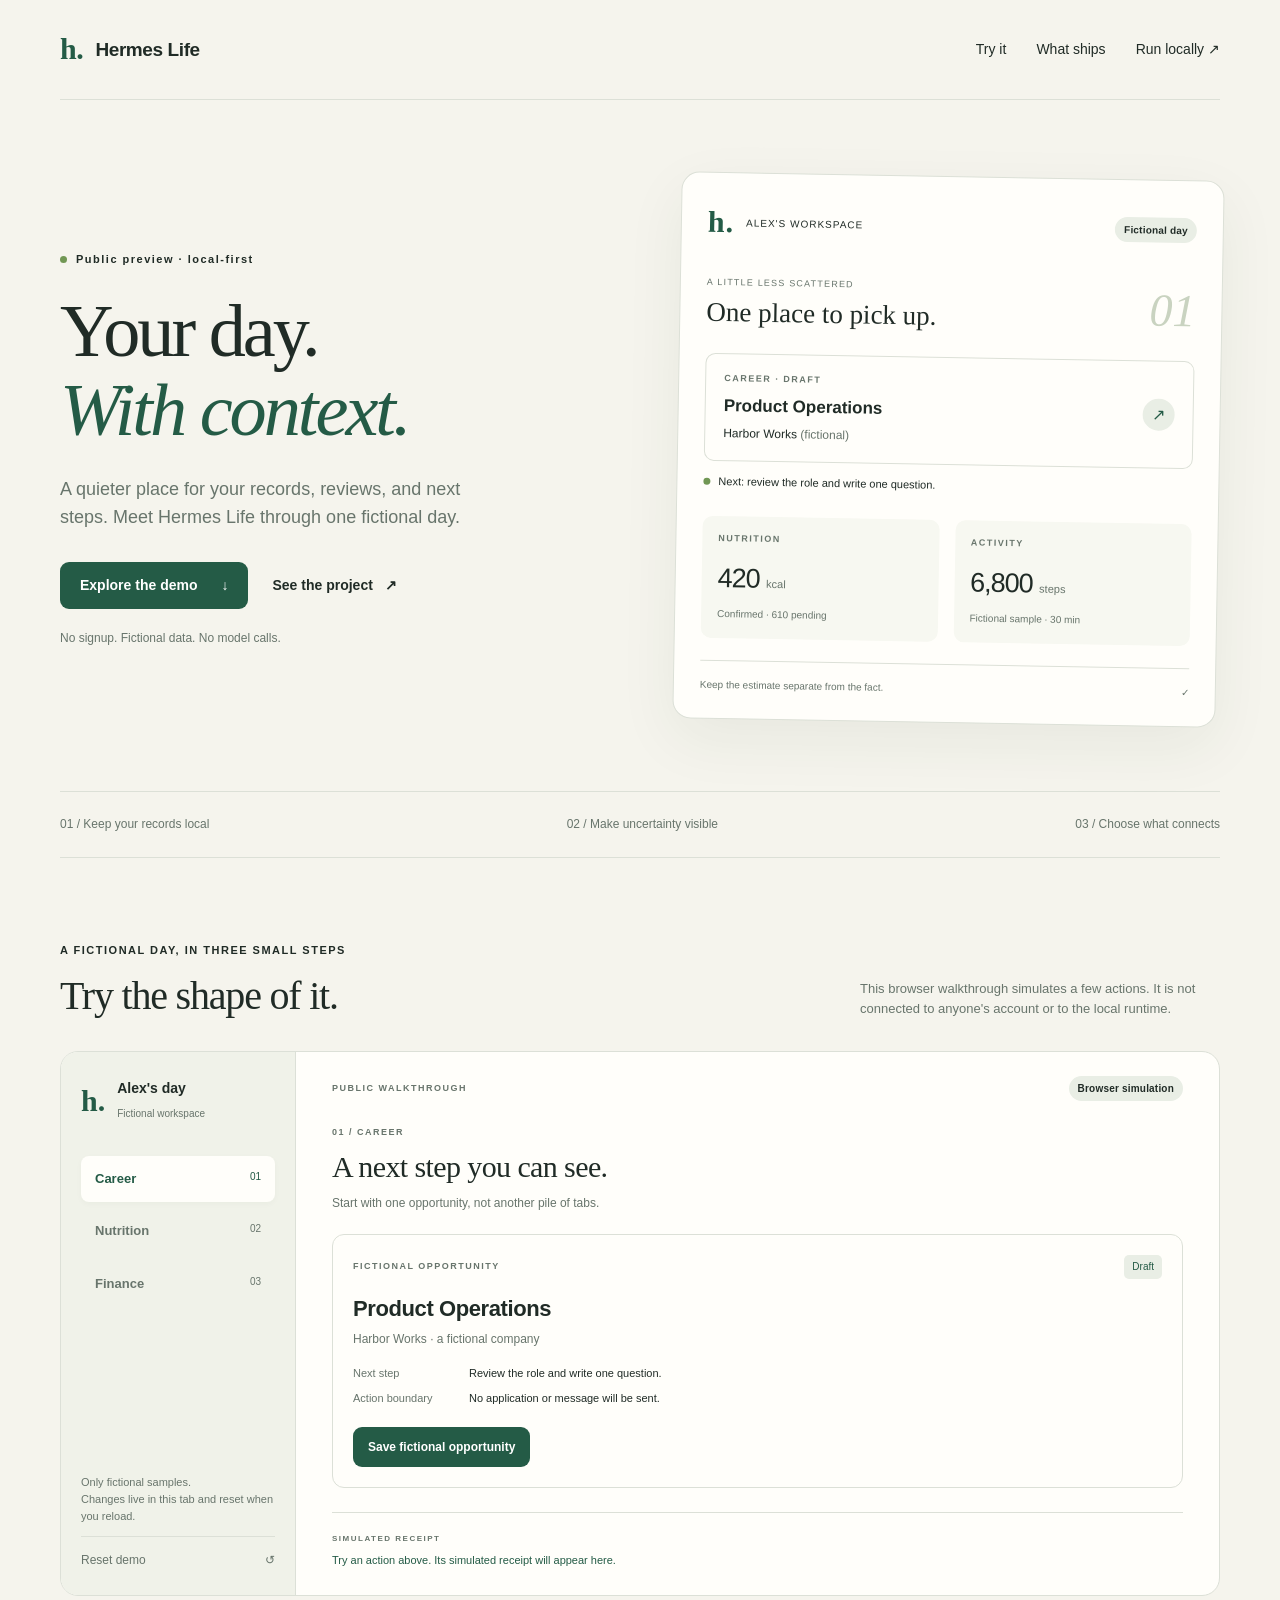
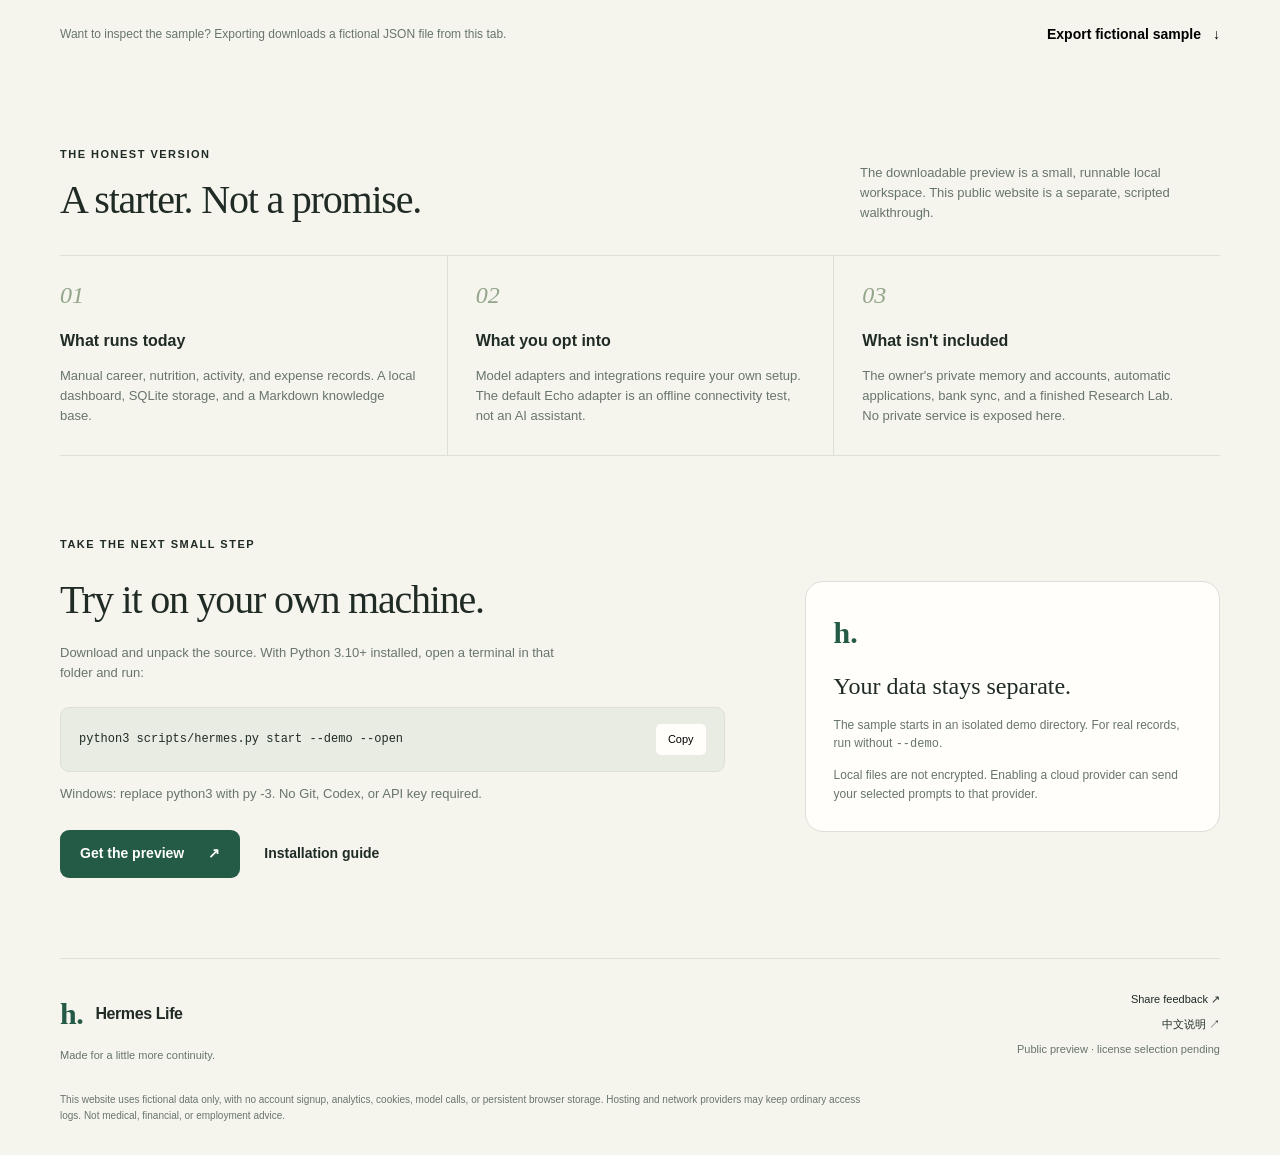
==== site/index.html @ ab756993 "Merge Life-first documentation and ship isolated public preview" ====
<!doctype html>
<html lang="en">
<head>
  <meta charset="utf-8">
  <meta name="viewport" content="width=device-width, initial-scale=1">
  <meta name="theme-color" content="#245b46">
  <meta name="description" content="Explore Hermes Life through a fictional day. A local-first personal workspace public preview, with no signup or model calls in this demo.">
  <meta http-equiv="Content-Security-Policy" content="default-src 'self'; script-src 'self'; style-src 'self'; img-src 'self' data:; connect-src 'none'; object-src 'none'; base-uri 'none'; form-action 'none'">
  <title>Hermes Life — a quieter place for your day</title>
  <link rel="icon" href="icon.svg" type="image/svg+xml">
  <link rel="stylesheet" href="styles.css">
  <link rel="stylesheet" href="media.css">
  <script src="fixtures.js" defer></script>
  <script src="app.js" defer></script>
</head>
<body>
  <a class="skip-link" href="#demo">Skip to interactive demo</a>
  <header class="navigation wrap">
    <a class="brand" href="#top" aria-label="Hermes Life home"><span class="brand-symbol" aria-hidden="true">h.</span> Hermes Life</a>
    <nav aria-label="Main navigation"><a href="#demo">Try it</a><a href="#boundaries">What ships</a><a href="#install">Run locally <span aria-hidden="true">↗</span></a></nav>
  </header>
  <main id="top">
    <section class="hero wrap" aria-labelledby="hero-title">
      <div class="hero-copy">
        <p class="eyebrow"><span class="status-dot"></span> Public preview · local-first</p>
        <h1 id="hero-title">Your day.<br><em>With context.</em></h1>
        <p class="lede">A quieter place for your records, reviews, and next steps. Meet Hermes Life through one fictional day.</p>
        <div class="actions"><a class="button primary" href="#demo">Explore the demo <span aria-hidden="true">↓</span></a><a class="text-link" href="https://github.com/Wenyeezy/hermes-personal-assistant-template">See the project <span aria-hidden="true">↗</span></a></div>
        <p class="small muted">No signup. Fictional data. No model calls.</p>
      </div>
      <div class="day-card" aria-label="Illustrative fictional workspace for Alex">
        <div class="day-top"><span class="mini-brand">h.</span><span>ALEX'S WORKSPACE</span><span class="pill">Fictional day</span></div>
        <div class="day-heading"><div><p class="small muted">A LITTLE LESS SCATTERED</p><h2>One place to pick up.</h2></div><span class="day-number" aria-hidden="true">01</span></div>
        <div class="day-opportunity"><div><p class="label">CAREER · DRAFT</p><h3>Product Operations</h3><p>Harbor Works <span class="muted">(fictional)</span></p></div><span class="round-arrow" aria-hidden="true">↗</span></div>
        <div class="next-step"><span class="status-dot"></span> Next: review the role and write one question.</div>
        <div class="day-metrics"><div><p class="label">NUTRITION</p><strong>420 <small>kcal</small></strong><p>Confirmed · 610 pending</p></div><div><p class="label">ACTIVITY</p><strong>6,800 <small>steps</small></strong><p>Fictional sample · 30 min</p></div></div>
        <div class="day-footer"><span>Keep the estimate separate from the fact.</span><span aria-hidden="true">✓</span></div>
      </div>
    </section>
    <div class="principles wrap"><span>01 / Keep your records local</span><span>02 / Make uncertainty visible</span><span>03 / Choose what connects</span></div>
    <section class="demo-section wrap" id="demo" aria-labelledby="demo-title">
      <div class="section-heading"><div><p class="eyebrow">A FICTIONAL DAY, IN THREE SMALL STEPS</p><h2 id="demo-title">Try the shape of it.</h2></div><p>This browser walkthrough simulates a few actions. It is not connected to anyone's account or to the local runtime.</p></div>
      <div class="demo-shell">
        <aside class="demo-sidebar"><div class="workspace-label"><span class="mini-brand">h.</span><div><strong>Alex's day</strong><span>Fictional workspace</span></div></div><div class="tabs" role="tablist" aria-label="Demo modules" aria-orientation="vertical"><button id="tab-career" role="tab" aria-selected="true" aria-controls="panel-career" data-tab="career">Career <span>01</span></button><button id="tab-nutrition" role="tab" aria-selected="false" aria-controls="panel-nutrition" tabindex="-1" data-tab="nutrition">Nutrition <span>02</span></button><button id="tab-finance" role="tab" aria-selected="false" aria-controls="panel-finance" tabindex="-1" data-tab="finance">Finance <span>03</span></button></div><p class="sidebar-note">Only fictional samples.<br>Changes live in this tab and reset when you reload.</p><button class="quiet-button" id="reset-demo">Reset demo <span aria-hidden="true">↺</span></button></aside>
        <div class="demo-content">
          <div class="demo-toolbar"><span class="label">PUBLIC WALKTHROUGH</span><span class="pill">Browser simulation</span></div>
          <section id="panel-career" role="tabpanel" aria-labelledby="tab-career" class="demo-panel">
            <p class="eyebrow">01 / CAREER</p><h3>A next step you can see.</h3><p class="panel-description">Start with one opportunity, not another pile of tabs.</p>
            <div class="record-card"><div class="record-heading"><span class="label">FICTIONAL OPPORTUNITY</span><span class="badge" id="career-status">Draft</span></div><h4>Product Operations</h4><p class="muted">Harbor Works · a fictional company</p><dl><div><dt>Next step</dt><dd>Review the role and write one question.</dd></div><div><dt>Action boundary</dt><dd>No application or message will be sent.</dd></div></dl><button id="save-career" class="button primary">Save fictional opportunity</button></div>
          </section>
          <section id="panel-nutrition" role="tabpanel" aria-labelledby="tab-nutrition" class="demo-panel" hidden>
            <p class="eyebrow">02 / NUTRITION</p><h3>An estimate is not a fact.</h3><p class="panel-description">The pending sample stays out of confirmed totals until you review it.</p>
            <div class="nutrition-total"><div><span class="label">CONFIRMED ENERGY</span><strong><span id="calorie-total">420</span> <small>kcal</small></strong></div><p id="nutrition-summary">18 g protein · 1 confirmed sample</p></div>
            <div class="meal-row"><div><strong>Oat bowl</strong><span>420 kcal · 18 g protein</span></div><span class="badge">Confirmed</span></div><div class="meal-row"><div><strong>Lunch estimate</strong><span>610 kcal · 28 g protein · fictional estimate</span></div><span class="badge pending" id="lunch-status">Needs review</span></div><button id="confirm-lunch" class="button primary">Confirm fictional lunch</button><p class="small muted">No photo, AI estimate, or real meal is processed by this website.</p>
          </section>
          <section id="panel-finance" role="tabpanel" aria-labelledby="tab-finance" class="demo-panel" hidden>
            <p class="eyebrow">03 / FINANCE</p><h3>Small records. Clear review.</h3><p class="panel-description">A simple review queue, with nothing connected to a bank.</p><div class="record-card"><div class="record-heading"><span class="label">FICTIONAL EXPENSE</span><span class="badge pending" id="finance-status">Needs review</span></div><h4 class="expense-amount">$12.00</h4><p>Notebook <span class="muted">· Supplies</span></p><dl><div><dt>Source</dt><dd>Fictional sample, not a transaction feed.</dd></div><div><dt>Action boundary</dt><dd>No money moves. No account is connected.</dd></div></dl><button id="review-expense" class="button primary">Mark fictional expense reviewed</button></div>
          </section>
          <div class="receipt-area" aria-live="polite" aria-atomic="true"><span class="receipt-label">SIMULATED RECEIPT</span><p id="receipt-text">Try an action above. Its simulated receipt will appear here.</p></div>
        </div>
      </div>
      <div class="demo-bottom"><p class="small muted">Want to inspect the sample? Exporting downloads a fictional JSON file from this tab.</p><button class="text-link" id="export-demo">Export fictional sample <span aria-hidden="true">↓</span></button></div>
    </section>
    <section class="boundary-section wrap" id="boundaries" aria-labelledby="boundary-title"><div class="section-heading"><div><p class="eyebrow">THE HONEST VERSION</p><h2 id="boundary-title">A starter. Not a promise.</h2></div><p>The downloadable preview is a small, runnable local workspace. This public website is a separate, scripted walkthrough.</p></div><div class="boundary-grid"><article><span class="boundary-number">01</span><h3>What runs today</h3><p>Manual career, nutrition, activity, and expense records. A local dashboard, SQLite storage, and a Markdown knowledge base.</p></article><article><span class="boundary-number">02</span><h3>What you opt into</h3><p>Model adapters and integrations require your own setup. The default Echo adapter is an offline connectivity test, not an AI assistant.</p></article><article><span class="boundary-number">03</span><h3>What isn't included</h3><p>The owner's private memory and accounts, automatic applications, bank sync, and a finished Research Lab. No private service is exposed here.</p></article></div></section>
    <section class="install-section wrap" id="install" aria-labelledby="install-title"><div><p class="eyebrow">TAKE THE NEXT SMALL STEP</p><h2 id="install-title">Try it on your own machine.</h2><p>Download and unpack the source. With Python 3.10+ installed, open a terminal in that folder and run:</p><div class="command"><code id="install-command">python3 scripts/hermes.py start --demo --open</code><button id="copy-command" aria-label="Copy installation command">Copy</button></div><p class="small muted" id="copy-status" aria-live="polite">Windows: replace python3 with py -3. No Git, Codex, or API key required.</p><div class="actions"><a class="button primary" href="https://github.com/Wenyeezy/hermes-personal-assistant-template/releases">Get the preview <span aria-hidden="true">↗</span></a><a class="text-link" href="https://github.com/Wenyeezy/hermes-personal-assistant-template/blob/main/START_HERE.md">Installation guide</a></div></div><aside class="install-note"><span class="mini-brand">h.</span><h3>Your data stays separate.</h3><p>The sample starts in an isolated demo directory. For real records, run without <code>--demo</code>.</p><p>Local files are not encrypted. Enabling a cloud provider can send your selected prompts to that provider.</p></aside></section>
  </main>
  <footer class="wrap"><div><a class="brand" href="#top"><span class="brand-symbol" aria-hidden="true">h.</span> Hermes Life</a><p>Made for a little more continuity.</p></div><div class="footer-links"><a href="https://github.com/Wenyeezy/hermes-personal-assistant-template/issues/new">Share feedback ↗</a><a href="https://github.com/Wenyeezy/hermes-personal-assistant-template/blob/main/README.zh-CN.md">中文说明 ↗</a><span>Public preview · license selection pending</span></div><p class="privacy-note">This website uses fictional data only, with no account signup, analytics, cookies, model calls, or persistent browser storage. Hosting and network providers may keep ordinary access logs. Not medical, financial, or employment advice.</p></footer>
</body>
</html>
---- site/styles.css ----
@charset "UTF-8";
:root{--paper:#f5f4ed;--ink:#202b26;--muted:#68756c;--green:#245b46;--line:#dce0d7;--white:#fffefa;--soft:#e9eee5;--amber:#886228;--radius:18px;color-scheme:light}
*{box-sizing:border-box}html{scroll-behavior:smooth;scroll-padding-top:24px}body{margin:0;background:var(--paper);color:var(--ink);font:16px/1.55 -apple-system,BlinkMacSystemFont,"Segoe UI",sans-serif}a{color:inherit;text-decoration:none}button,a{-webkit-tap-highlight-color:transparent}button{font:inherit;cursor:pointer}button:disabled{opacity:.65;cursor:default}button:disabled::after{content:" ✓"}button:focus-visible,a:focus-visible{outline:3px solid #8caf5f;outline-offset:4px}[hidden]{display:none!important}.wrap{width:min(1160px,calc(100% - 64px));margin-inline:auto}.skip-link{position:fixed;top:-100px;left:20px;padding:12px;background:var(--ink);color:white;z-index:10}.skip-link:focus{top:10px}.navigation{height:100px;display:flex;align-items:center;justify-content:space-between;border-bottom:1px solid var(--line)}.brand{display:inline-flex;gap:12px;align-items:center;font-size:19px;font-weight:650;letter-spacing:-.4px}.brand-symbol,.mini-brand{font-family:Georgia,serif;font-size:30px;font-weight:bold;color:var(--green)}nav{display:flex;gap:30px;font-size:14px}nav a:hover,.text-link:hover{text-decoration:underline;text-underline-offset:4px}.hero{padding:76px 0 68px;display:grid;grid-template-columns:1fr 1fr;gap:74px;align-items:center}.eyebrow,.label{font-size:11px;font-weight:650;letter-spacing:1.5px}.eyebrow{margin:0 0 24px;display:flex;gap:9px;align-items:center}.status-dot{width:7px;height:7px;border-radius:100%;background:#719754;display:inline-block;flex-shrink:0}h1,h2,h3,h4,p{margin-top:0}h1{font:normal clamp(52px,5.8vw,76px)/1.06 Georgia,serif;letter-spacing:-3px;margin-bottom:26px}h1 em{font-weight:normal;color:var(--green)}.lede{font-size:18px;color:var(--muted);max-width:435px;margin-bottom:30px}.actions{display:flex;gap:24px;align-items:center;flex-wrap:wrap}.button{border:0;border-radius:9px;display:inline-flex;align-items:center;justify-content:center;gap:24px;padding:13px 20px;font-size:14px;font-weight:600;min-height:46px}.primary{background:var(--green);color:white}.primary:hover:not(:disabled){background:#173e30}.text-link{font-size:14px;font-weight:600;border:0;padding:0;background:transparent;min-height:44px;display:inline-flex;align-items:center;gap:12px}.small{font-size:12px}.muted{color:var(--muted)}.hero-copy>.small{margin:20px 0 0}.day-card{background:var(--white);border:1px solid var(--line);border-radius:var(--radius);padding:26px;box-shadow:0 20px 60px #273b2710;transform:rotate(1deg)}.day-top{display:flex;align-items:center;gap:12px;font-size:10px;letter-spacing:1px}.day-top .pill{margin-left:auto}.pill{padding:5px 9px;background:var(--soft);border-radius:30px;font-size:10px;letter-spacing:.2px;font-weight:600;white-space:nowrap}.day-heading{display:flex;align-items:center;justify-content:space-between;margin:30px 0 24px}.day-heading p{font-size:9px;letter-spacing:1.2px;margin-bottom:8px}.day-heading h2{font:normal 27px Georgia,serif;margin:0}.day-number{font:italic 46px Georgia,serif;color:#c9d3c0}.day-opportunity{display:flex;align-items:center;justify-content:space-between;border:1px solid var(--line);border-radius:10px;padding:18px}.day-opportunity .label{margin-bottom:8px;font-size:9px;color:var(--muted)}.day-opportunity h3{font-size:17px;margin-bottom:4px}.day-opportunity p:last-child{font-size:12px;margin:0}.round-arrow{height:32px;width:32px;display:grid;place-items:center;background:var(--soft);border-radius:100%;color:var(--green)}.next-step{font-size:11px;display:flex;align-items:center;gap:8px;margin:12px 0 26px}.day-metrics{display:grid;grid-template-columns:1fr 1fr;gap:16px}.day-metrics>div{padding:16px;background:#f7f8f1;border-radius:10px}.day-metrics .label{font-size:9px;color:var(--muted);margin-bottom:12px}.day-metrics strong{font-size:27px;font-weight:500;letter-spacing:-1px}.day-metrics small{font-size:11px;letter-spacing:0;color:var(--muted)}.day-metrics p:last-child{font-size:10px;margin:6px 0 0;color:var(--muted)}.day-footer{margin-top:22px;padding-top:16px;border-top:1px solid var(--line);display:flex;justify-content:space-between;font-size:10px;color:var(--muted)}.principles{padding:23px 0;border-top:1px solid var(--line);border-bottom:1px solid var(--line);display:flex;justify-content:space-between;gap:20px;font-size:12px;color:var(--muted)}.demo-section{padding-top:84px}.section-heading{display:flex;align-items:flex-end;justify-content:space-between;gap:56px;margin-bottom:32px}.section-heading .eyebrow{margin-bottom:14px}.section-heading h2,.install-section h2{font:normal 40px/1.15 Georgia,serif;letter-spacing:-1.2px;margin:0}.section-heading>p{max-width:360px;font-size:13px;color:var(--muted);margin:0}.demo-shell{display:grid;grid-template-columns:235px 1fr;background:var(--white);border:1px solid var(--line);border-radius:var(--radius);overflow:hidden;min-height:535px}.demo-sidebar{padding:26px 20px;border-right:1px solid var(--line);display:flex;flex-direction:column;background:#f0f2e9}.workspace-label{display:flex;align-items:center;gap:12px;margin-bottom:32px}.workspace-label strong{font-size:14px;display:block}.workspace-label span:last-child{font-size:10px;color:var(--muted)}.tabs{display:flex;flex-direction:column;gap:6px}.tabs button{display:flex;justify-content:space-between;border:0;padding:13px 14px;background:transparent;color:var(--muted);text-align:left;border-radius:8px;font-size:13px;font-weight:600}.tabs button span{font-size:10px;font-weight:400}.tabs button[aria-selected=true]{background:var(--white);color:var(--green);box-shadow:0 2px 6px #20301b08}.sidebar-note{font-size:11px;color:var(--muted);margin-top:auto;padding-top:36px}.quiet-button{border:0;border-top:1px solid var(--line);padding:14px 0 0;background:none;text-align:left;font-size:12px;color:var(--muted);display:flex;justify-content:space-between}.demo-content{padding:24px 36px 26px}.demo-toolbar{display:flex;justify-content:space-between;align-items:center;gap:8px;margin-bottom:25px}.demo-toolbar .label{font-size:9px;color:var(--muted)}.demo-panel{min-height:344px}.demo-panel>.eyebrow{font-size:9px;color:var(--muted);margin-bottom:10px}.demo-panel h3{font:normal 30px/1.15 Georgia,serif;letter-spacing:-.6px;margin-bottom:9px}.panel-description{font-size:12px;color:var(--muted);margin-bottom:22px}.record-card{border:1px solid var(--line);padding:20px;border-radius:12px}.record-heading{display:flex;justify-content:space-between;align-items:center;gap:10px;margin-bottom:13px}.record-heading .label{font-size:9px;color:var(--muted)}.badge{font-size:10px;color:var(--green);background:var(--soft);padding:4px 8px;border-radius:5px;white-space:nowrap}.pending{background:#f3ecdb;color:var(--amber)}.record-card h4{font-size:22px;letter-spacing:-.4px;margin-bottom:4px}.record-card>p{font-size:12px;margin-bottom:16px}dl{font-size:11px;margin:16px 0 20px}dl div{display:grid;grid-template-columns:100px 1fr;gap:16px;margin:8px 0}dt{color:var(--muted)}dd{margin:0}.demo-panel .button{font-size:12px;padding:11px 15px;min-height:40px}.receipt-area{border-top:1px solid var(--line);padding-top:16px;margin-top:24px;font-size:11px}.receipt-label{font-size:8px;letter-spacing:1.5px;color:var(--muted);font-weight:600}.receipt-area p{margin:6px 0 0;color:var(--green)}.nutrition-total{background:#f1f4e9;border-radius:12px;padding:18px 22px;display:flex;align-items:center;justify-content:space-between;gap:12px;margin-bottom:14px}.nutrition-total .label{display:block;font-size:9px;color:var(--muted)}.nutrition-total strong{display:block;font-size:32px;font-weight:500;margin-top:6px;letter-spacing:-.6px}.nutrition-total small{font-size:14px}.nutrition-total>p{font-size:11px;color:var(--muted);margin:0;max-width:150px}.meal-row{display:flex;justify-content:space-between;align-items:center;gap:12px;padding:13px 0;border-bottom:1px solid var(--line);font-size:12px}.meal-row strong,.meal-row div span{display:block}.meal-row div span{font-size:10px;color:var(--muted);margin-top:4px}.meal-row+.button{margin-top:18px}.demo-panel>.small{margin-top:13px;font-size:10px}.record-card .expense-amount{font-size:34px}.demo-bottom{display:flex;justify-content:space-between;align-items:center;gap:24px;padding-top:16px}.demo-bottom p{margin:0}.boundary-section{padding-top:90px}.boundary-grid{display:grid;grid-template-columns:repeat(3,1fr);border-top:1px solid var(--line);border-bottom:1px solid var(--line)}.boundary-grid article{padding:26px 28px 28px 0}.boundary-grid article+article{padding-left:28px;border-left:1px solid var(--line)}.boundary-number{font:italic 24px Georgia,serif;color:#92a58a;display:block;margin-bottom:20px}.boundary-grid h3{font-size:16px;margin-bottom:12px}.boundary-grid p{font-size:13px;color:var(--muted);margin:0}.install-section{padding:80px 0;display:grid;grid-template-columns:1.6fr 1fr;gap:80px}.install-section h2{margin-bottom:20px}.install-section>div>p:not(.eyebrow){color:var(--muted);font-size:13px;max-width:520px}.command{display:flex;gap:10px;justify-content:space-between;align-items:center;padding:16px 18px;background:#e9ece2;border:1px solid var(--line);border-radius:9px;margin:24px 0 12px}.command code{font:12px/1.5 ui-monospace,SFMono-Regular,Consolas,monospace;overflow-wrap:anywhere}.command button{font-size:11px;border:0;background:var(--white);padding:7px 12px;border-radius:5px}.install-section .actions{margin-top:26px}.install-note{background:var(--white);border:1px solid var(--line);border-radius:var(--radius);padding:28px;align-self:center}.install-note h3{font:normal 24px Georgia,serif;margin:16px 0}.install-note p{font-size:12px;color:var(--muted);margin-bottom:12px}.install-note p:last-child{margin:0}footer{padding:32px 0;border-top:1px solid var(--line);display:flex;justify-content:space-between;flex-wrap:wrap;gap:20px}footer .brand{font-size:16px}footer>div>p{font-size:11px;color:var(--muted);margin:10px 0 0}.footer-links{display:flex;flex-direction:column;gap:8px;align-items:flex-end;font-size:11px}.footer-links span{color:var(--muted)}.privacy-note{flex:1 1 100%;font-size:10px;color:var(--muted);margin:8px 0 0;max-width:820px}
@media(max-width:1000px){.hero{gap:36px}.day-card{padding:22px}.day-top{gap:9px;font-size:9px}.day-metrics strong{font-size:23px}.demo-shell{grid-template-columns:200px 1fr}.demo-content{padding:24px}.install-section{gap:40px}.command{padding:12px}}
@media(max-width:720px){.wrap{width:calc(100% - 36px)}.navigation{height:76px}nav{gap:18px;font-size:12px}nav a:nth-child(2){display:none}.brand{gap:9px;font-size:17px}.hero{grid-template-columns:1fr;padding:48px 0 36px;gap:36px}h1{font-size:57px;letter-spacing:-2px}.lede{font-size:16px;max-width:430px}.hero-copy>.small{margin-top:16px}.day-card{transform:none}.principles{font-size:10px;gap:12px;align-items:flex-start}.principles span{max-width:110px}.demo-section,.boundary-section{padding-top:54px}.section-heading{flex-direction:column;align-items:flex-start;gap:16px;margin-bottom:24px}.section-heading h2,.install-section h2{font-size:32px}.section-heading>p{max-width:100%;font-size:12px}.demo-shell{grid-template-columns:1fr}.demo-sidebar{border-right:0;border-bottom:1px solid var(--line);padding:16px}.workspace-label{margin:0 0 12px;gap:10px}.workspace-label .mini-brand{font-size:24px}.tabs{flex-direction:row;gap:5px}.tabs button{flex:1;padding:12px 10px;font-size:12px}.tabs button span{display:none}.sidebar-note{display:none}.quiet-button{border:0;padding:0;position:absolute;right:35px;margin-top:8px;font-size:10px;gap:10px;min-height:30px}.demo-content{padding:20px 17px}.demo-toolbar{margin-bottom:21px}.demo-panel h3{font-size:27px}.demo-panel{min-height:350px}.record-card{padding:17px}.record-heading .label{font-size:8px}.badge{font-size:9px}dl div{grid-template-columns:82px 1fr;gap:10px}.nutrition-total{padding:16px;gap:10px}.nutrition-total strong{font-size:31px}.nutrition-total>p{max-width:100px}.meal-row{font-size:11px}.meal-row div span{font-size:9px}.demo-bottom{align-items:flex-start;flex-direction:column;gap:4px}.demo-bottom p{font-size:10px}.boundary-grid{grid-template-columns:1fr}.boundary-grid article,.boundary-grid article+article{border-left:0;padding:22px 0}.boundary-grid article+article{border-top:1px solid var(--line)}.boundary-number{margin-bottom:12px}.install-section{grid-template-columns:1fr;padding:54px 0;gap:30px}.command{padding:14px;gap:12px}.command code{font-size:11px}.install-note{padding:24px}.footer-links{align-items:flex-start}footer{padding-top:26px}.privacy-note{font-size:10px}}
@media(prefers-reduced-motion:reduce){html{scroll-behavior:auto}}
---- site/media.css ----
/* Native layout presets for screenshots of this fictional UI; no raster edits. */
.social-scene .demo-toolbar{margin-bottom:16px}.social-scene .demo-panel{min-height:315px}.social-scene .panel-description{margin-bottom:14px}.social-scene .nutrition-total{padding:12px 18px;margin-bottom:4px}.social-scene .nutrition-total strong{font-size:28px;margin-top:4px}.social-scene .meal-row{padding:9px 0}.social-scene .meal-row+.button{margin-top:12px}.social-scene .demo-panel>.small{margin-top:8px}.social-scene .receipt-area{margin-top:16px;padding-top:12px}
.social .navigation{height:76px}.social nav{display:none}.social footer,.social .principles,.social .boundary-section,.social .demo-bottom{display:none}.social-wide .demo-section,.social-wide .install-section,.social-square .demo-section,.social-square .install-section{display:none}.social-wide .wrap{width:1040px}.social-wide .hero{padding:28px 0 40px;gap:58px}.social-wide h1{font-size:65px}.social-wide .lede{font-size:16px}.social-wide .day-card{padding:23px;transform:none}.social-wide .day-heading{margin:22px 0}.social-wide .day-metrics>div{padding:14px}.social-wide .day-metrics strong{font-size:25px}.social-wide .day-footer{margin-top:16px}.social-square .wrap{width:864px}.social-square .hero{grid-template-columns:1fr;padding:35px 0;gap:34px}.social-square h1{font-size:69px;line-height:1.02;margin-bottom:20px}.social-square h1 br{display:none}.social-square h1 em{display:block}.social-square .hero-copy .eyebrow{margin-bottom:16px}.social-square .lede{max-width:750px;font-size:18px;margin-bottom:8px}.social-square .actions{display:none}.social-square .hero-copy>.small{margin-top:16px}.social-square .day-card{transform:none;padding:28px 32px}.social-square .day-heading{margin:24px 0}.social-square .day-opportunity h3{font-size:23px}.social-square .day-opportunity p:last-child{font-size:14px}.social-square .day-metrics strong{font-size:37px}.social-square .day-metrics p:last-child{font-size:13px}.social-square .day-footer{font-size:13px}.social-scene .hero,.social-scene .install-section{display:none}.social-scene .wrap{width:1100px}.social-scene .demo-section{padding-top:22px}.social-scene .section-heading{margin-bottom:18px;gap:30px}.social-scene .section-heading .eyebrow{margin-bottom:8px;font-size:9px}.social-scene .section-heading h2{font-size:33px}.social-scene .section-heading>p{font-size:11px}.social-scene .demo-shell{min-height:505px}.social-scene .demo-content{padding:22px 30px}.social-scene .demo-panel{min-height:340px}.social-install .hero,.social-install .demo-section{display:none}.social-install .wrap{width:1100px}.social-install .install-section{padding:90px 0;gap:70px}.social-install .install-section h2{font-size:48px}.social-install .install-section>div>p:not(.eyebrow){font-size:16px}.social-install .command code{font-size:15px}.social-install .install-note p{font-size:15px}
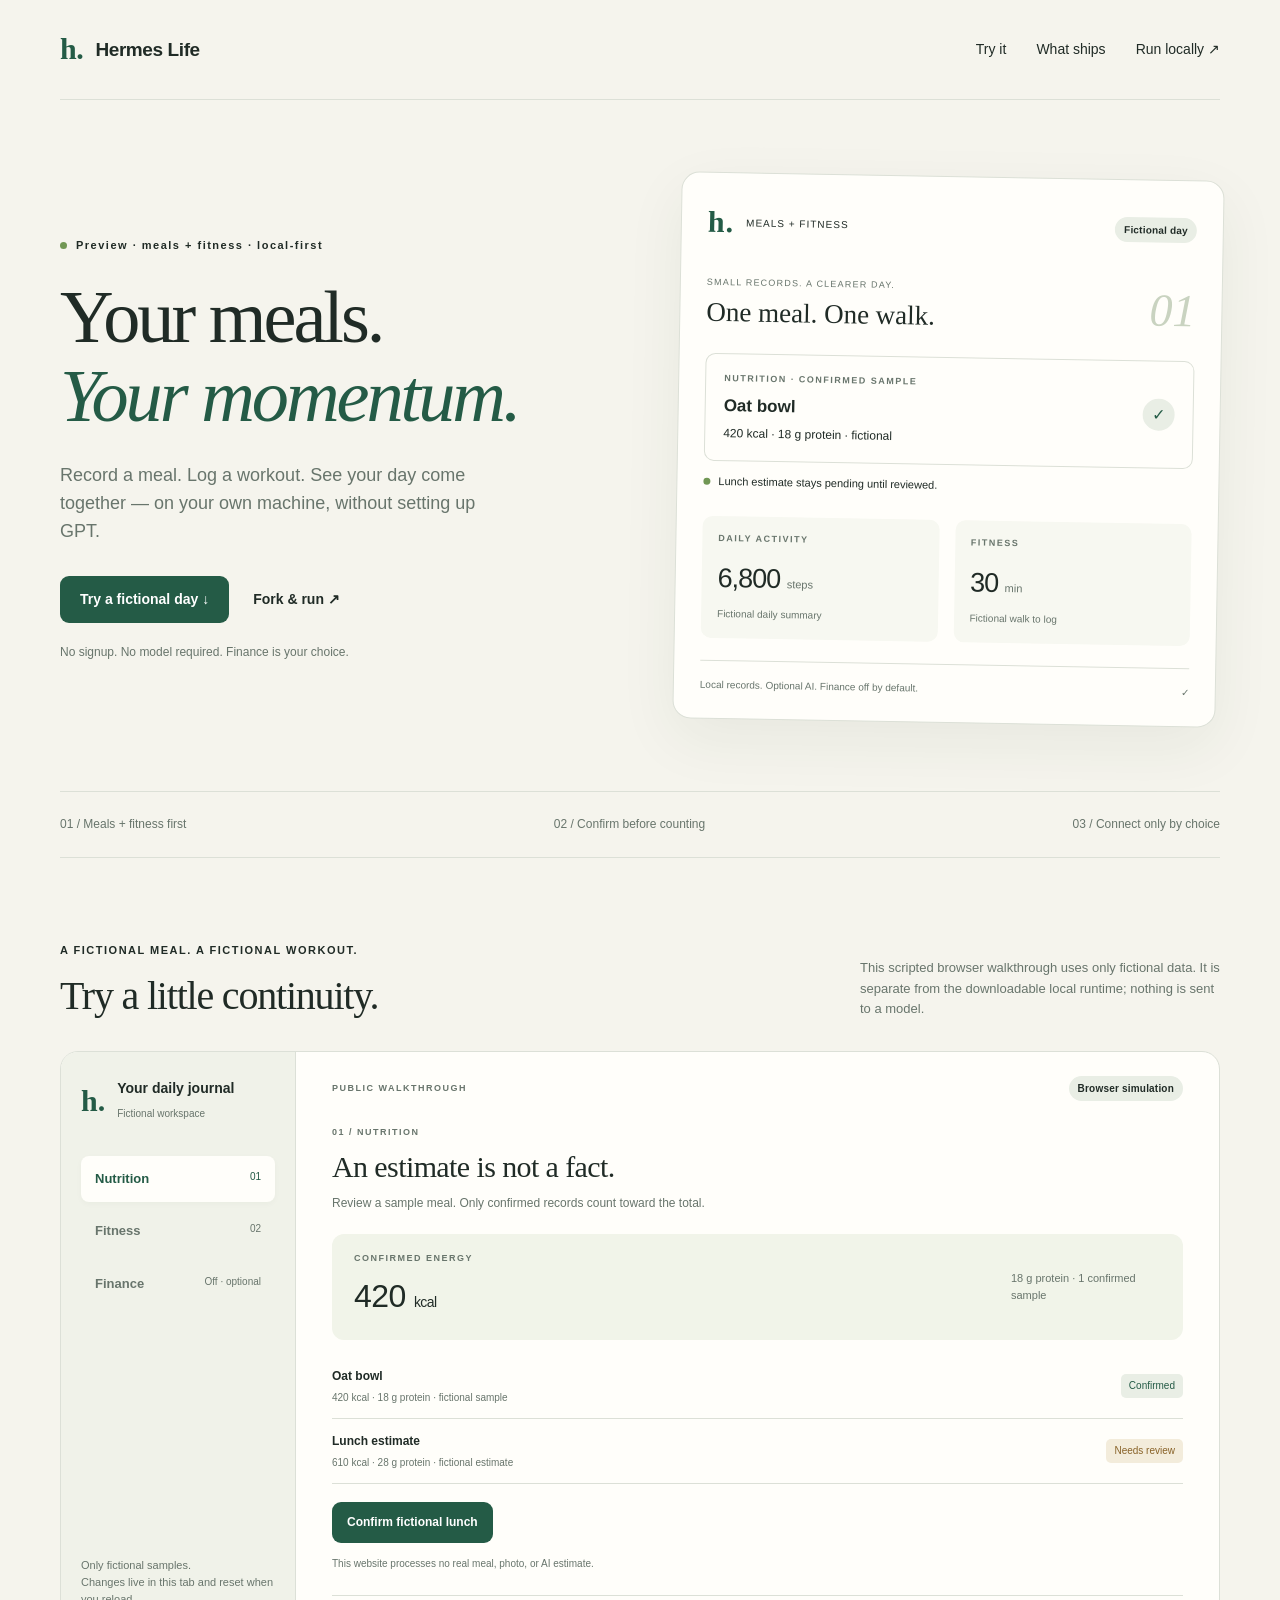
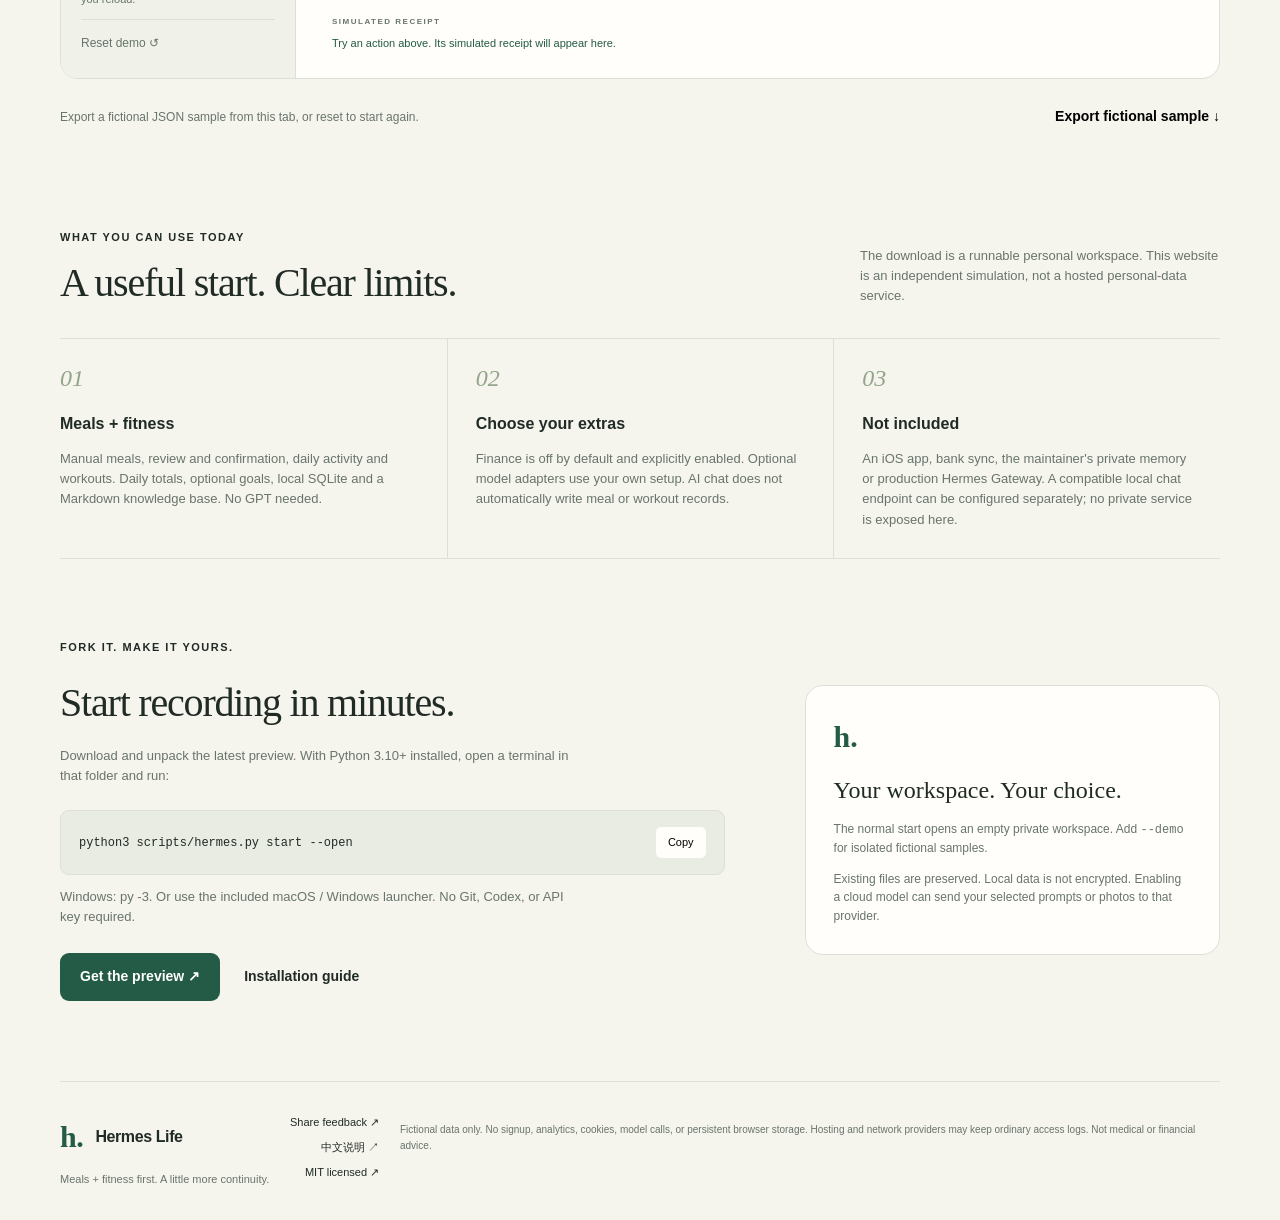
==== commit 6aa3e2c6: "Focus preview on meals and fitness with explicit opt-in and MIT licensing" ====
--- a/site/index.html
+++ b/site/index.html
@@ -4,9 +4,13 @@
   <meta charset="utf-8">
   <meta name="viewport" content="width=device-width, initial-scale=1">
   <meta name="theme-color" content="#245b46">
-  <meta name="description" content="Explore Hermes Life through a fictional day. A local-first personal workspace public preview, with no signup or model calls in this demo.">
+  <meta name="description" content="Hermes Preview: a local-first meal and fitness journal. No GPT required. Finance is optional and off by default. Try a fictional browser demo.">
+  <meta property="og:title" content="Hermes Preview — meals + fitness, local first">
+  <meta property="og:description" content="Record a meal. Log a workout. No GPT required. Try the fictional demo or run your own workspace.">
+  <meta property="og:image" content="https://hermes-preview.wenyeezy.com/media/hermes-preview-wide.png">
+  <meta name="twitter:card" content="summary_large_image">
   <meta http-equiv="Content-Security-Policy" content="default-src 'self'; script-src 'self'; style-src 'self'; img-src 'self' data:; connect-src 'none'; object-src 'none'; base-uri 'none'; form-action 'none'">
-  <title>Hermes Life — a quieter place for your day</title>
+  <title>Hermes Preview — meals + fitness, local first</title>
   <link rel="icon" href="icon.svg" type="image/svg+xml">
   <link rel="stylesheet" href="styles.css">
   <link rel="stylesheet" href="media.css">
@@ -17,53 +21,82 @@
   <a class="skip-link" href="#demo">Skip to interactive demo</a>
   <header class="navigation wrap">
     <a class="brand" href="#top" aria-label="Hermes Life home"><span class="brand-symbol" aria-hidden="true">h.</span> Hermes Life</a>
-    <nav aria-label="Main navigation"><a href="#demo">Try it</a><a href="#boundaries">What ships</a><a href="#install">Run locally <span aria-hidden="true">↗</span></a></nav>
+    <nav aria-label="Main navigation"><a href="#demo">Try it</a><a href="#boundaries">What ships</a><a href="#install">Run locally ↗</a></nav>
   </header>
   <main id="top">
     <section class="hero wrap" aria-labelledby="hero-title">
       <div class="hero-copy">
-        <p class="eyebrow"><span class="status-dot"></span> Public preview · local-first</p>
-        <h1 id="hero-title">Your day.<br><em>With context.</em></h1>
-        <p class="lede">A quieter place for your records, reviews, and next steps. Meet Hermes Life through one fictional day.</p>
-        <div class="actions"><a class="button primary" href="#demo">Explore the demo <span aria-hidden="true">↓</span></a><a class="text-link" href="https://github.com/Wenyeezy/hermes-personal-assistant-template">See the project <span aria-hidden="true">↗</span></a></div>
-        <p class="small muted">No signup. Fictional data. No model calls.</p>
+        <p class="eyebrow"><span class="status-dot"></span> Preview · meals + fitness · local-first</p>
+        <h1 id="hero-title">Your meals.<br><em>Your momentum.</em></h1>
+        <p class="lede">Record a meal. Log a workout. See your day come together — on your own machine, without setting up GPT.</p>
+        <div class="actions"><a class="button primary" href="#demo">Try a fictional day ↓</a><a class="text-link" href="https://github.com/Wenyeezy/hermes-personal-assistant-template">Fork &amp; run ↗</a></div>
+        <p class="small muted">No signup. No model required. Finance is your choice.</p>
       </div>
-      <div class="day-card" aria-label="Illustrative fictional workspace for Alex">
-        <div class="day-top"><span class="mini-brand">h.</span><span>ALEX'S WORKSPACE</span><span class="pill">Fictional day</span></div>
-        <div class="day-heading"><div><p class="small muted">A LITTLE LESS SCATTERED</p><h2>One place to pick up.</h2></div><span class="day-number" aria-hidden="true">01</span></div>
-        <div class="day-opportunity"><div><p class="label">CAREER · DRAFT</p><h3>Product Operations</h3><p>Harbor Works <span class="muted">(fictional)</span></p></div><span class="round-arrow" aria-hidden="true">↗</span></div>
-        <div class="next-step"><span class="status-dot"></span> Next: review the role and write one question.</div>
-        <div class="day-metrics"><div><p class="label">NUTRITION</p><strong>420 <small>kcal</small></strong><p>Confirmed · 610 pending</p></div><div><p class="label">ACTIVITY</p><strong>6,800 <small>steps</small></strong><p>Fictional sample · 30 min</p></div></div>
-        <div class="day-footer"><span>Keep the estimate separate from the fact.</span><span aria-hidden="true">✓</span></div>
+      <div class="day-card" aria-label="Illustrative fictional meal and fitness workspace">
+        <div class="day-top"><span class="mini-brand">h.</span><span>MEALS + FITNESS</span><span class="pill">Fictional day</span></div>
+        <div class="day-heading"><div><p class="small muted">SMALL RECORDS. A CLEARER DAY.</p><h2>One meal. One walk.</h2></div><span class="day-number" aria-hidden="true">01</span></div>
+        <div class="day-opportunity"><div><p class="label">NUTRITION · CONFIRMED SAMPLE</p><h3>Oat bowl</h3><p>420 kcal · 18 g protein · fictional</p></div><span class="round-arrow" aria-hidden="true">✓</span></div>
+        <div class="next-step"><span class="status-dot"></span> Lunch estimate stays pending until reviewed.</div>
+        <div class="day-metrics"><div><p class="label">DAILY ACTIVITY</p><strong>6,800 <small>steps</small></strong><p>Fictional daily summary</p></div><div><p class="label">FITNESS</p><strong>30 <small>min</small></strong><p>Fictional walk to log</p></div></div>
+        <div class="day-footer"><span>Local records. Optional AI. Finance off by default.</span><span aria-hidden="true">✓</span></div>
       </div>
     </section>
-    <div class="principles wrap"><span>01 / Keep your records local</span><span>02 / Make uncertainty visible</span><span>03 / Choose what connects</span></div>
+    <div class="principles wrap"><span>01 / Meals + fitness first</span><span>02 / Confirm before counting</span><span>03 / Connect only by choice</span></div>
     <section class="demo-section wrap" id="demo" aria-labelledby="demo-title">
-      <div class="section-heading"><div><p class="eyebrow">A FICTIONAL DAY, IN THREE SMALL STEPS</p><h2 id="demo-title">Try the shape of it.</h2></div><p>This browser walkthrough simulates a few actions. It is not connected to anyone's account or to the local runtime.</p></div>
+      <div class="section-heading"><div><p class="eyebrow">A FICTIONAL MEAL. A FICTIONAL WORKOUT.</p><h2 id="demo-title">Try a little continuity.</h2></div><p>This scripted browser walkthrough uses only fictional data. It is separate from the downloadable local runtime; nothing is sent to a model.</p></div>
       <div class="demo-shell">
-        <aside class="demo-sidebar"><div class="workspace-label"><span class="mini-brand">h.</span><div><strong>Alex's day</strong><span>Fictional workspace</span></div></div><div class="tabs" role="tablist" aria-label="Demo modules" aria-orientation="vertical"><button id="tab-career" role="tab" aria-selected="true" aria-controls="panel-career" data-tab="career">Career <span>01</span></button><button id="tab-nutrition" role="tab" aria-selected="false" aria-controls="panel-nutrition" tabindex="-1" data-tab="nutrition">Nutrition <span>02</span></button><button id="tab-finance" role="tab" aria-selected="false" aria-controls="panel-finance" tabindex="-1" data-tab="finance">Finance <span>03</span></button></div><p class="sidebar-note">Only fictional samples.<br>Changes live in this tab and reset when you reload.</p><button class="quiet-button" id="reset-demo">Reset demo <span aria-hidden="true">↺</span></button></aside>
+        <aside class="demo-sidebar">
+          <div class="workspace-label"><span class="mini-brand">h.</span><div><strong>Your daily journal</strong><span>Fictional workspace</span></div></div>
+          <div class="tabs" role="tablist" aria-label="Demo modules" aria-orientation="vertical">
+            <button id="tab-nutrition" role="tab" aria-selected="true" aria-controls="panel-nutrition" data-tab="nutrition">Nutrition <span>01</span></button>
+            <button id="tab-fitness" role="tab" aria-selected="false" aria-controls="panel-fitness" tabindex="-1" data-tab="fitness">Fitness <span>02</span></button>
+            <button id="tab-finance" role="tab" aria-selected="false" aria-controls="panel-finance" tabindex="-1" data-tab="finance">Finance <span id="finance-tab-state">Off · optional</span></button>
+          </div>
+          <p class="sidebar-note">Only fictional samples.<br>Changes live in this tab and reset when you reload.</p><button class="quiet-button" id="reset-demo">Reset demo ↺</button>
+        </aside>
         <div class="demo-content">
           <div class="demo-toolbar"><span class="label">PUBLIC WALKTHROUGH</span><span class="pill">Browser simulation</span></div>
-          <section id="panel-career" role="tabpanel" aria-labelledby="tab-career" class="demo-panel">
-            <p class="eyebrow">01 / CAREER</p><h3>A next step you can see.</h3><p class="panel-description">Start with one opportunity, not another pile of tabs.</p>
-            <div class="record-card"><div class="record-heading"><span class="label">FICTIONAL OPPORTUNITY</span><span class="badge" id="career-status">Draft</span></div><h4>Product Operations</h4><p class="muted">Harbor Works · a fictional company</p><dl><div><dt>Next step</dt><dd>Review the role and write one question.</dd></div><div><dt>Action boundary</dt><dd>No application or message will be sent.</dd></div></dl><button id="save-career" class="button primary">Save fictional opportunity</button></div>
+          <section id="panel-nutrition" role="tabpanel" aria-labelledby="tab-nutrition" class="demo-panel">
+            <p class="eyebrow">01 / NUTRITION</p><h3>An estimate is not a fact.</h3><p class="panel-description">Review a sample meal. Only confirmed records count toward the total.</p>
+            <div class="nutrition-total"><div><span class="label">CONFIRMED ENERGY</span><strong><span id="calorie-total">420</span> <small>kcal</small></strong></div><p id="nutrition-summary">18 g protein · 1 confirmed sample</p></div>
+            <div class="meal-row"><div><strong>Oat bowl</strong><span>420 kcal · 18 g protein · fictional sample</span></div><span class="badge">Confirmed</span></div>
+            <div class="meal-row"><div><strong>Lunch estimate</strong><span>610 kcal · 28 g protein · fictional estimate</span></div><span class="badge pending" id="lunch-status">Needs review</span></div>
+            <button id="confirm-lunch" class="button primary">Confirm fictional lunch</button><p class="small muted">This website processes no real meal, photo, or AI estimate.</p>
           </section>
-          <section id="panel-nutrition" role="tabpanel" aria-labelledby="tab-nutrition" class="demo-panel" hidden>
-            <p class="eyebrow">02 / NUTRITION</p><h3>An estimate is not a fact.</h3><p class="panel-description">The pending sample stays out of confirmed totals until you review it.</p>
-            <div class="nutrition-total"><div><span class="label">CONFIRMED ENERGY</span><strong><span id="calorie-total">420</span> <small>kcal</small></strong></div><p id="nutrition-summary">18 g protein · 1 confirmed sample</p></div>
-            <div class="meal-row"><div><strong>Oat bowl</strong><span>420 kcal · 18 g protein</span></div><span class="badge">Confirmed</span></div><div class="meal-row"><div><strong>Lunch estimate</strong><span>610 kcal · 28 g protein · fictional estimate</span></div><span class="badge pending" id="lunch-status">Needs review</span></div><button id="confirm-lunch" class="button primary">Confirm fictional lunch</button><p class="small muted">No photo, AI estimate, or real meal is processed by this website.</p>
+          <section id="panel-fitness" role="tabpanel" aria-labelledby="tab-fitness" class="demo-panel" hidden>
+            <p class="eyebrow">02 / FITNESS</p><h3>A little movement, recorded.</h3><p class="panel-description">Log the sample walk and see the fictional daily workout total update.</p>
+            <div class="nutrition-total"><div><span class="label">WORKOUTS LOGGED</span><strong><span id="workout-total">0</span> <small>min</small></strong></div><p id="workout-summary">No sample workout logged yet</p></div>
+            <div class="meal-row"><div><strong>Daily activity</strong><span>6,800 steps · fictional daily summary</span></div><span class="badge">Sample</span></div>
+            <div class="meal-row"><div><strong>Walking</strong><span>30 minutes · fictional sample</span></div><span class="badge pending" id="workout-status">Ready to log</span></div>
+            <button id="save-workout" class="button primary">Log fictional walk</button><p class="small muted">Manual recording works in the local runtime. No wearable or iOS app required.</p>
           </section>
           <section id="panel-finance" role="tabpanel" aria-labelledby="tab-finance" class="demo-panel" hidden>
-            <p class="eyebrow">03 / FINANCE</p><h3>Small records. Clear review.</h3><p class="panel-description">A simple review queue, with nothing connected to a bank.</p><div class="record-card"><div class="record-heading"><span class="label">FICTIONAL EXPENSE</span><span class="badge pending" id="finance-status">Needs review</span></div><h4 class="expense-amount">$12.00</h4><p>Notebook <span class="muted">· Supplies</span></p><dl><div><dt>Source</dt><dd>Fictional sample, not a transaction feed.</dd></div><div><dt>Action boundary</dt><dd>No money moves. No account is connected.</dd></div></dl><button id="review-expense" class="button primary">Mark fictional expense reviewed</button></div>
+            <p class="eyebrow">OPTIONAL / FINANCE</p><h3>Only if you want it.</h3>
+            <div id="finance-off" class="record-card"><span class="badge">Off by default</span><h4>Your journal comes first.</h4><p>Choose to try a fictional expense ledger. No bank is connected; no money moves.</p><button id="enable-demo-finance" class="button primary">Enable fictional Finance demo</button></div>
+            <div id="finance-on" class="record-card" hidden><div class="record-heading"><span class="label">FICTIONAL EXPENSE</span><span class="badge pending" id="finance-status">Needs review</span></div><h4 class="expense-amount">$12.00</h4><p>Notebook · Supplies</p><button id="review-expense" class="button primary">Mark fictional expense reviewed</button><button id="disable-demo-finance" class="text-link">Turn Finance off</button><p class="small muted">In the local runtime, turning this off preserves existing records and blocks the module API.</p></div>
           </section>
           <div class="receipt-area" aria-live="polite" aria-atomic="true"><span class="receipt-label">SIMULATED RECEIPT</span><p id="receipt-text">Try an action above. Its simulated receipt will appear here.</p></div>
         </div>
       </div>
-      <div class="demo-bottom"><p class="small muted">Want to inspect the sample? Exporting downloads a fictional JSON file from this tab.</p><button class="text-link" id="export-demo">Export fictional sample <span aria-hidden="true">↓</span></button></div>
+      <div class="demo-bottom"><p class="small muted">Export a fictional JSON sample from this tab, or reset to start again.</p><button class="text-link" id="export-demo">Export fictional sample ↓</button></div>
     </section>
-    <section class="boundary-section wrap" id="boundaries" aria-labelledby="boundary-title"><div class="section-heading"><div><p class="eyebrow">THE HONEST VERSION</p><h2 id="boundary-title">A starter. Not a promise.</h2></div><p>The downloadable preview is a small, runnable local workspace. This public website is a separate, scripted walkthrough.</p></div><div class="boundary-grid"><article><span class="boundary-number">01</span><h3>What runs today</h3><p>Manual career, nutrition, activity, and expense records. A local dashboard, SQLite storage, and a Markdown knowledge base.</p></article><article><span class="boundary-number">02</span><h3>What you opt into</h3><p>Model adapters and integrations require your own setup. The default Echo adapter is an offline connectivity test, not an AI assistant.</p></article><article><span class="boundary-number">03</span><h3>What isn't included</h3><p>The owner's private memory and accounts, automatic applications, bank sync, and a finished Research Lab. No private service is exposed here.</p></article></div></section>
-    <section class="install-section wrap" id="install" aria-labelledby="install-title"><div><p class="eyebrow">TAKE THE NEXT SMALL STEP</p><h2 id="install-title">Try it on your own machine.</h2><p>Download and unpack the source. With Python 3.10+ installed, open a terminal in that folder and run:</p><div class="command"><code id="install-command">python3 scripts/hermes.py start --demo --open</code><button id="copy-command" aria-label="Copy installation command">Copy</button></div><p class="small muted" id="copy-status" aria-live="polite">Windows: replace python3 with py -3. No Git, Codex, or API key required.</p><div class="actions"><a class="button primary" href="https://github.com/Wenyeezy/hermes-personal-assistant-template/releases">Get the preview <span aria-hidden="true">↗</span></a><a class="text-link" href="https://github.com/Wenyeezy/hermes-personal-assistant-template/blob/main/START_HERE.md">Installation guide</a></div></div><aside class="install-note"><span class="mini-brand">h.</span><h3>Your data stays separate.</h3><p>The sample starts in an isolated demo directory. For real records, run without <code>--demo</code>.</p><p>Local files are not encrypted. Enabling a cloud provider can send your selected prompts to that provider.</p></aside></section>
+    <section class="boundary-section wrap" id="boundaries" aria-labelledby="boundary-title">
+      <div class="section-heading"><div><p class="eyebrow">WHAT YOU CAN USE TODAY</p><h2 id="boundary-title">A useful start. Clear limits.</h2></div><p>The download is a runnable personal workspace. This website is an independent simulation, not a hosted personal-data service.</p></div>
+      <div class="boundary-grid">
+        <article><span class="boundary-number">01</span><h3>Meals + fitness</h3><p>Manual meals, review and confirmation, daily activity and workouts. Daily totals, optional goals, local SQLite and a Markdown knowledge base. No GPT needed.</p></article>
+        <article><span class="boundary-number">02</span><h3>Choose your extras</h3><p>Finance is off by default and explicitly enabled. Optional model adapters use your own setup. AI chat does not automatically write meal or workout records.</p></article>
+        <article><span class="boundary-number">03</span><h3>Not included</h3><p>An iOS app, bank sync, the maintainer's private memory or production Hermes Gateway. A compatible local chat endpoint can be configured separately; no private service is exposed here.</p></article>
+      </div>
+    </section>
+    <section class="install-section wrap" id="install" aria-labelledby="install-title">
+      <div><p class="eyebrow">FORK IT. MAKE IT YOURS.</p><h2 id="install-title">Start recording in minutes.</h2><p>Download and unpack the latest preview. With Python 3.10+ installed, open a terminal in that folder and run:</p>
+        <div class="command"><code id="install-command">python3 scripts/hermes.py start --open</code><button id="copy-command" aria-label="Copy installation command">Copy</button></div>
+        <p class="small muted" id="copy-status" aria-live="polite">Windows: py -3. Or use the included macOS / Windows launcher. No Git, Codex, or API key required.</p>
+        <div class="actions"><a class="button primary" href="https://github.com/Wenyeezy/hermes-personal-assistant-template/releases">Get the preview ↗</a><a class="text-link" href="https://github.com/Wenyeezy/hermes-personal-assistant-template/blob/main/START_HERE.md">Installation guide</a></div>
+      </div>
+      <aside class="install-note"><span class="mini-brand">h.</span><h3>Your workspace. Your choice.</h3><p>The normal start opens an empty private workspace. Add <code>--demo</code> for isolated fictional samples.</p><p>Existing files are preserved. Local data is not encrypted. Enabling a cloud model can send your selected prompts or photos to that provider.</p></aside>
+    </section>
   </main>
-  <footer class="wrap"><div><a class="brand" href="#top"><span class="brand-symbol" aria-hidden="true">h.</span> Hermes Life</a><p>Made for a little more continuity.</p></div><div class="footer-links"><a href="https://github.com/Wenyeezy/hermes-personal-assistant-template/issues/new">Share feedback ↗</a><a href="https://github.com/Wenyeezy/hermes-personal-assistant-template/blob/main/README.zh-CN.md">中文说明 ↗</a><span>Public preview · license selection pending</span></div><p class="privacy-note">This website uses fictional data only, with no account signup, analytics, cookies, model calls, or persistent browser storage. Hosting and network providers may keep ordinary access logs. Not medical, financial, or employment advice.</p></footer>
+  <footer class="wrap"><div><a class="brand" href="#top"><span class="brand-symbol" aria-hidden="true">h.</span> Hermes Life</a><p>Meals + fitness first. A little more continuity.</p></div><div class="footer-links"><a href="https://github.com/Wenyeezy/hermes-personal-assistant-template/issues/new">Share feedback ↗</a><a href="https://github.com/Wenyeezy/hermes-personal-assistant-template/blob/main/README.zh-CN.md">中文说明 ↗</a><a href="https://github.com/Wenyeezy/hermes-personal-assistant-template/blob/main/LICENSE">MIT licensed ↗</a></div><p class="privacy-note">Fictional data only. No signup, analytics, cookies, model calls, or persistent browser storage. Hosting and network providers may keep ordinary access logs. Not medical or financial advice.</p></footer>
 </body>
 </html>
